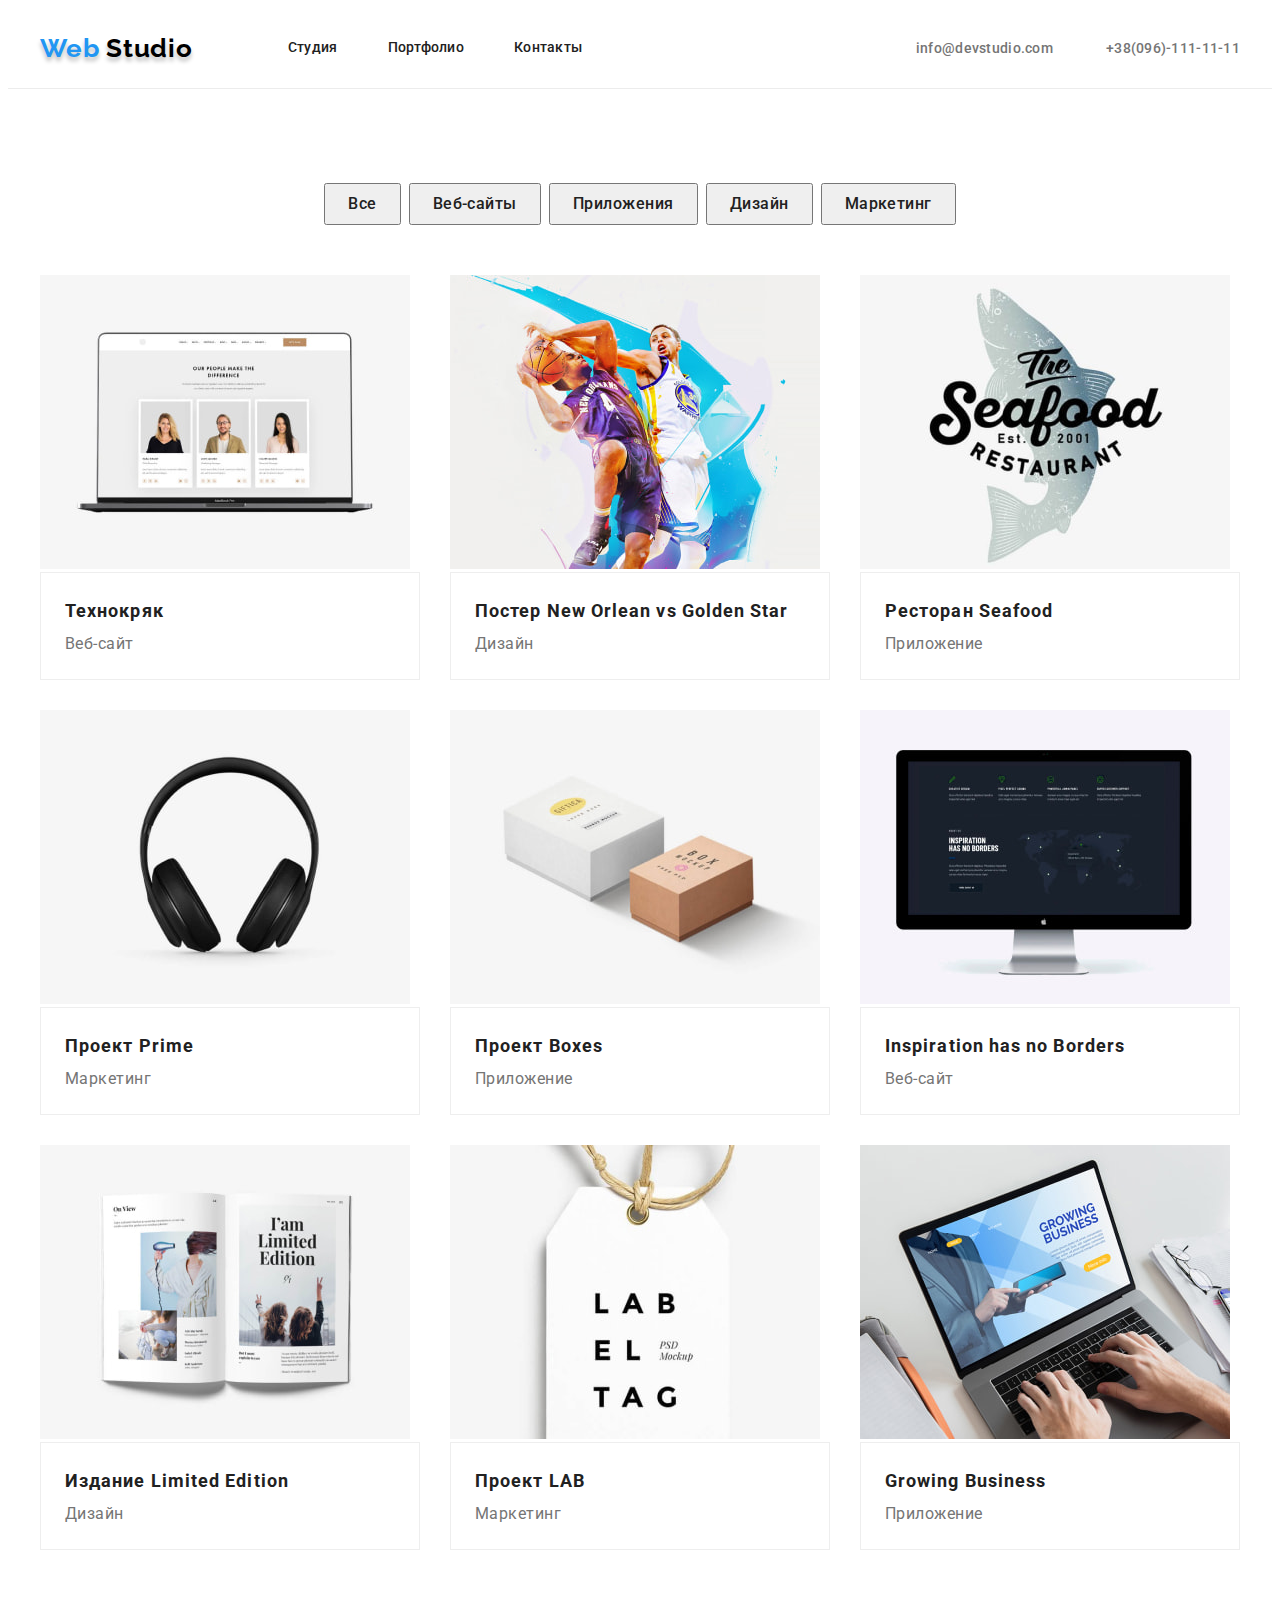
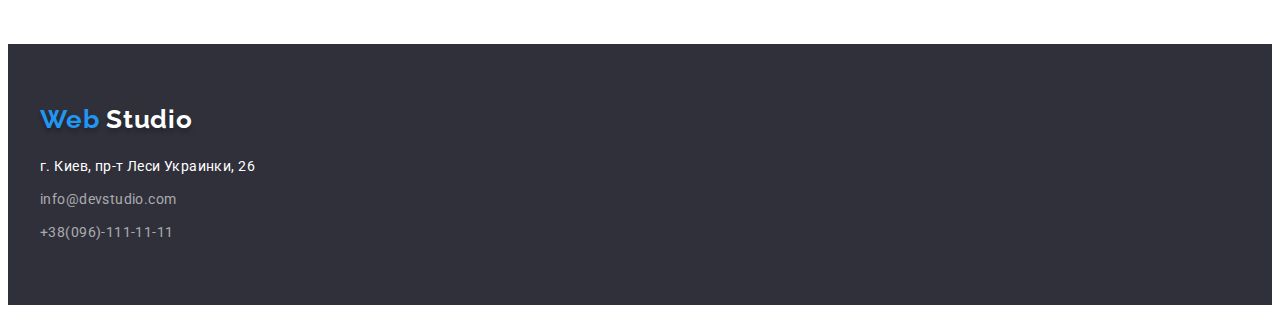
==== portfolio.html @ a3250bfc "Initial commit" ====
<!DOCTYPE html>
<html lang="en">
	<head>
		<meta charset="UTF-8" />
		<meta http-equiv="X-UA-Compatible" content="IE=edge" />
		<meta name="viewport" content="width=device-width, initial-scale=1.0" />
		<title>Document</title>
		<!--Projects fonts-->
		<link rel="preconnect" href="https://fonts.googleapis.com" />
		<link rel="preconnect" href="https://fonts.gstatic.com" crossorigin />
		<link
			href="https://fonts.googleapis.com/css2?family=Raleway:wght@700&family=Roboto:wght@400;500;700;900&display=swap"
			rel="stylesheet"
		/>
		<!--Normalize-->
	    <link
			rel="stylesheet"
			href="https://cdnjs.cloudflare.com/ajax/libs/modern-normalize/1.1.0/modern-normalize.min.css"
			integrity="sha512-wpPYUAdjBVSE4KJnH1VR1HeZfpl1ub8YT/NKx4PuQ5NmX2tKuGu6U/JRp5y+Y8XG2tV+wKQpNHVUX03MfMFn9Q=="
			crossorigin="anonymous"
			referrerpolicy="no-referrer"
		/>
		<!--Custom styles-->
		<link rel="stylesheet" href="./css/styles.css" />
	</head>
	<body>
		<header class="header-post">
			<div class="container header-container">
				<nav class="navigation">
				<a href="" class="logo">
					<span class="accent-logo">Web</span>
					Studio
				</a>

				<ul class="list">
					<li class="item">
						<a class="link" href="./index.html">Студия</a>
					</li>
					<li class="item">
						<a class="link" href="">Портфолио</a>
					</li>
					<li class="item">
						<a class="link" href="">Контакты</a>
					</li>
				</ul>
			</nav>
            <div class="contacts-group">
				<a class="contacts" href="mailto:info@devstudio.com">info@devstudio.com</a>
			<a class="contacts" href="tel:+38(096)-111-11-11">+38(096)-111-11-11</a>
			</div>
			
			</div>
		</header>

		<main>
			<section class="filter-post">
				<div class="container filter-container">
					<h1 class="visually-hidden">Наши направления</h1>

				<ul class="filter-main">
					<li class="btn-item"><button class="btn-filter" type="button">Все</button></li>
					<li class="btn-item"><button class="btn-filter" type="button">Веб-сайты</button></li>
					<li class="btn-item"><button class="btn-filter" type="button">Приложения</button></li>
					<li class="btn-item"><button class="btn-filter" type="button">Дизайн</button></li>
					<li class="btn-item"><button class="btn-filter" type="button">Маркетинг</button></li>
				</ul>
				<ul class="filter-content">
					<li class="filter-card">
						<img src="images/portfolio/pict1.jpg" alt="интерфейс веб-сайта" width="370" />
						<div class="filter-text">
							<h2 class="filter-item">Технокряк</h2>
						<p class="filter-list">Веб-сайт</p>
						</div>
					</li>
					<li class="filter-card">
						<img src="images/portfolio/pict2.jpg" alt="постер команд нба" width="370" />
						<div class="filter-text">
							<h2 class="filter-item" >Постер New Orlean vs Golden Star</h2>
						<p class="filter-list" >Дизайн</p>
						</div>
					</li>
					<li class="filter-card">
						<img src="images/portfolio/pict3.jpg" alt="логотип ресторана seafood" width="370" />
						<div class="filter-text">
							<h2 class="filter-item" >Ресторан Seafood</h2>
						<p class="filter-list" >Приложение</p>
						</div>
					</li>
					<li class="filter-card">
						<img src="images/portfolio/pict4.jpg" alt="наушники" width="370" />
						<div class="filter-text">
							<h2 class="filter-item" >Проект Prime</h2>
						<p class="filter-list" >Маркетинг</p>
						</div>
					</li>
					<li class="filter-card">
						<img src="images/portfolio/pict5.jpg" alt="коробки" width="370" />
						<div class="filter-text">
							<h2 class="filter-item" >Проект Boxes</h2>
						<p class="filter-list" >Приложение</p>
						</div>
					</li>
					<li class="filter-card">
						<img src="images/portfolio/pict6.jpg" alt="веб-сайт на мониторе" width="370" />
						<div class="filter-text">
							<h2 class="filter-item" >Inspiration has no Borders</h2>
						<p class="filter-list" >Веб-сайт</p>
						</div>
					</li>
					<li class="filter-card">
						<img src="images/portfolio/pict7.jpg" alt="журнал" width="370" />
						<div class="filter-text">
							<h2 class="filter-item" >Издание Limited Edition</h2>
						<p class="filter-list" >Дизайн</p>
						</div>
					</li>
					<li class="filter-card">
						<img src="images/portfolio/pict8.jpg" alt=",бирка для одежды" width="370" />
						<div class="filter-text">
							<h2 class="filter-item" >Проект LAB</h2>
						<p class="filter-list" >Маркетинг</p>
						</div>
					</li>
					<li class="filter-card">
						<img src="images/portfolio/pict9.jpg" alt="приложение на компьютере" width="370" />
						<div class="filter-text">
							<h2 class="filter-item" >Growing Business</h2>
						<p class="filter-list" >Приложение</p>
						</div>
					</li>
				</ul>
				</div>
			</section>
		</main>
		<footer class="page-footer">
			<div class="container footer-conteiner">
				<a class="footer-logo" href="">
					<span class="accent-logo">Web</span>
					Studio
				</a>
				<div class="footer-info">
					<address class="footer-adress">
						<p class="adress-info">г. Киев, пр-т Леси Украинки, 26</p>
						<a class="footer-contacts" href="mailto:info@devstudio.com">info@devstudio.com</a></br>
						<a class="footer-contacts" href="tel:+38(096)-111-11-11">+38(096)-111-11-11</a>
					</address>
				</div>
			</div>
		</footer>
	</body>
</html>
---- css/styles.css ----
:root{
    --main-font: Roboto, sans-serif;
    --secondary-font: Raleway, sans-serif;
    /* text colors*/
    --txt-cl:#757575;
    --secondary-txt-cl:#212121;
    --accent-cl:#2196F3;
    /*backgrounds color*/
    --main-bg-cl:#E5E5E5;
    --secondary-bg-cl:#2F303A;
}

body{
    font-family: var(--main-font);
    font-size: 14px;
    color: var(--txt-cl);
    
}

h1,h2,h3,h4,h5,h6,p{
    margin: 0;
}

.container{
    
    width: 1200px ;

    padding-left: 15px;
    padding-right: 15px;

    margin-left: auto ;
    margin-right: auto;
    
}   


.navigation{
    display: flex;
    align-items: center;
    
}
.logo{
    color: #000000;
    font-family: var(--secondary-font);
    font-weight: 700;
    font-size: 26px;
    line-height: 1.19;
    letter-spacing: 0.03em;
    text-decoration: none;
    text-shadow: 0px 4px 4px rgba(0, 0, 0, 0.25);
    margin-right:95px ;
}

.accent-logo{
   color: var(--accent-cl); 
}

.list{
    display: flex;
    align-items: center;
}
.link{
    font-weight: 500;
    line-height: 1.14;
    letter-spacing: 0.02em;
    color: var(--secondary-txt-cl);
    text-decoration: none;

    padding-top: 32px;
    padding-bottom: 32px;
    display: block;
    
}
.list,
.filter-main,
.features-main,
.caption-list,
.team-list,
.filter-content{
    list-style: none;
    margin: 0;
    padding: 0;
}

.header-post{
    border-bottom: 1px solid #ECECEC;
}

.header-container {
    display: flex;
    align-items: center;
    
    
}
.link:hover,
.link:focus{
    color: var(--accent-cl);
}
.item{
    margin-right: 50px;
}
.item:last-child{
    margin-right: 0;
}
.contacts-group{
    margin-left: auto;
    
}

.contacts{
    font-weight: 500;
    line-height: 1.14;
    letter-spacing: 0.02em;
    color: var(--txt-cl);
    text-decoration: none;
    margin-right: 50px;
    
}
.contacts:last-child{
    margin-right: 0;
}

.contacts:hover,
.contacts:focus{
    color: var(--accent-cl);
}

.hero{
    background: var(--secondary-bg-cl);
    padding-top: 200px;
    padding-bottom: 200px;

}
.hero-container{
   text-align: center;
   
}

.title-hero{
    font-weight: 900;
    font-size: 44px;
    line-height: 1.36;
    text-align: center;
    letter-spacing: 0.06em;
    text-transform: uppercase;
    color: #FFFFFF;
    
    margin-bottom: 30px;

    
}

.btn{
    font-weight: 700;
    font-size: 16px;
    line-height: 1.88;
    letter-spacing: 0.06em;
    color: #FFFFFF;
    background: var(--accent-cl);
    box-shadow: 0px 4px 4px rgba(0, 0, 0, 0.15);
    cursor: pointer;
    font-family: inherit;

  
    border-radius: 4px;
    
    
    width: 200px;
    height: 50px;

    

}

.visually-hidden{
    position: absolute;
    width: 1px;
    height: 1px;
    margin: -1px;
    border: 0;
    padding: 0;
    white-space: nowrap;
    clip-path: inset(100%);
    clip: rect(0 0 0 0);
    overflow: hidden;
}

.img{
    display: block;
    max-width: 100%;
    height: auto;
}

.features-main{
    display: flex;
    
}

.features-post{
    padding-top: 94px;
    padding-bottom: 94px;
}


.features-item{
    flex-basis: calc((100% - 90px) / 4);
    margin-right: 30px;
    

}
   
.features-item:last-child{
    margin-right: 0px;
}
.features{
    font-weight: 700;
    font-size: 14px;
    line-height: 1.14;
    letter-spacing: 0.03em;
    text-transform: uppercase;
    color: var(--secondary-txt-cl);
    list-style: none;

    margin-bottom: 10px;
}

.features-list{
    line-height: 1.71;
    color: var(--txt-cl);

    letter-spacing: 0.03em;
    
}

.caption-list{
    display: flex;
   
   
}

.caption-post{
    padding-bottom: 94px;
    
}



.caption{
    font-weight: 700;
    font-size: 36px;
    line-height: 1.17;
    text-align: center;
    letter-spacing: 0.03em;
    color: var(--secondary-txt-cl);

    margin-bottom: 50px;
}

.caption-item{
    width: calc((100% - 60px) / 3);
    margin-right: 30px;
}

.caption-item:last-child{
    margin-right: 0px;
}


.team-post{
    padding-top: 94px;  
    padding-bottom: 94px;
}

.team-tittle{
    font-weight: 700;
    font-size: 36px;
    line-height: 1.17;
    text-align: center;
    letter-spacing: 0.03em;
    color: var(--secondary-txt-cl);

    margin-bottom: 50px;
}

.team-list {
    display: flex;
    
}

.team-item{
    width: calc((100% - 90px) / 4);
    margin-right: 30px;
    background: #FFFFFF;
    box-shadow: 0px 1px 3px rgba(0, 0, 0, 0.12), 0px 1px 1px rgba(0, 0, 0, 0.14), 0px 2px 1px rgba(0, 0, 0, 0.2);
    border-radius: 0px 0px 4px 4px;
}

.team-item:last-child{
    margin-right: 0px;
}
   
.team-card{
    padding-top: 30px ;
    padding-bottom: 30px;
    text-align: center;
}

.team{
    font-weight: 500;
    font-size: 16px;
    line-height: 1.19;
    letter-spacing: 0.03em;
    color: var(--secondary-txt-cl);

    margin-bottom: 10px;
}
.team-info{
    font-size: 16px;
    line-height: 1.19;
    letter-spacing: 0.03em;
    color: var(--txt-cl);
}

.footer-conteiner{
    
    
}
.footer-logo{
    font-family: var(--secondary-font);
    font-weight: 700;
    font-size: 26px;
    line-height: 1.19;
    letter-spacing: 0.03em;
    color: #FFFFFF;
    text-shadow: 0px 4px 4px rgba(0, 0, 0, 0.25);
    text-decoration: none;
    
    display: inline-block;
    margin-bottom: 20px;
}


    

.page-footer{
    background: var(--secondary-bg-cl);
    padding-top: 60px;
    padding-bottom: 60px;
}



.adress-info{
    font-style: normal;
    line-height: 1.71;
    letter-spacing: 0.03em;
    color: #FFFFFF;

    margin-bottom: 9px;
}
.footer-contacts{
    font-style: normal;
    line-height: 1.71;
    letter-spacing: 0.03em;
    color: rgba(255, 255, 255, 0.6);
    text-decoration: none;
    
    display: inline-block;
    margin-bottom: 9px;
    
}

.footer-contacts:last-child{
    margin-bottom: 0px;
}

.filter-main{
    display: flex;
    justify-content:center;
    margin-bottom: 50px;

    
}

.filter-post{
    padding-top: 94px;
    padding-bottom: 94px;
}

.btn-filter{
    font-weight: 500;
    font-size: 16px;
    line-height: 1.63;
    text-align: center;
    letter-spacing: 0.03em;
    color: var(--secondary-txt-cl);
    cursor: pointer;
    font-family: inherit;
    
   
   padding: 6px 22px;
}

.btn-item{
    margin-right: 8px;
    
        
}

.btn-item:last-child{
    margin-right: 0px;
}

.btn-filter:hover,
.btn-filter:focus{
    color:#FFFFFF;
    background: var(--accent-cl);
    box-shadow: 0px 3px 1px rgba(0, 0, 0, 0.1),
    0px 1px 2px rgba(0, 0, 0, 0.08),
    0px 2px 2px rgba(0, 0, 0, 0.12);
}

.filter-content{
    display: flex;
    flex-wrap: wrap;
    margin-left: -30px;
    margin-bottom: -30px;
}

.filter-card{
    margin-left: 30px;
    margin-bottom: 30px;

    flex-basis: calc((100% - 90px) / 3);
    
    

}

    
.filter-text{
    padding-left: 24px;
    padding-right: 24px;
    padding-top: 20px;
    padding-bottom: 20px;

    border: 1px solid #EEEEEE;
}
.filter-item{
    font-weight: 700;
    font-size: 18px;
    line-height: 2;
    letter-spacing: 0.06em;
    color: var(--secondary-txt-cl);
}
.filter-list{
    font-size: 16px;
    line-height: 1.88;
    letter-spacing: 0.03em;
    color: var(--txt-cl);
}
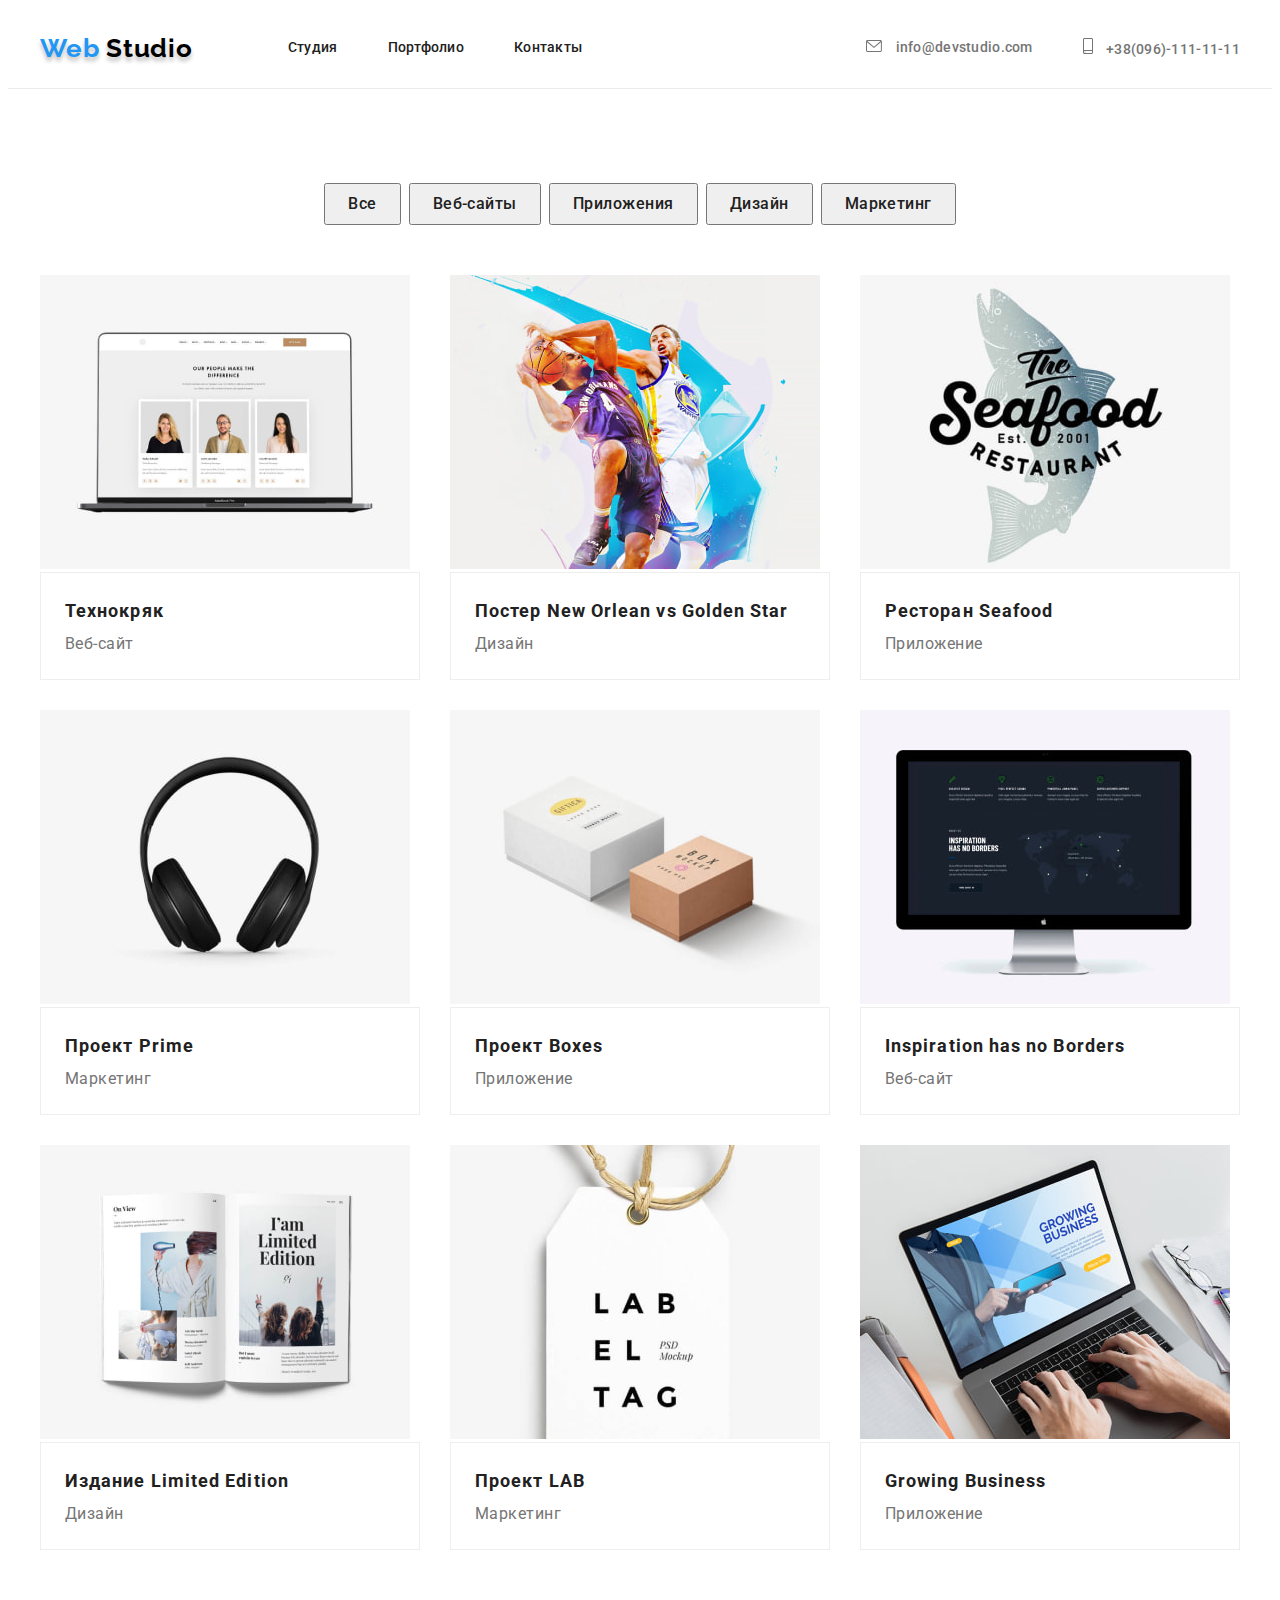
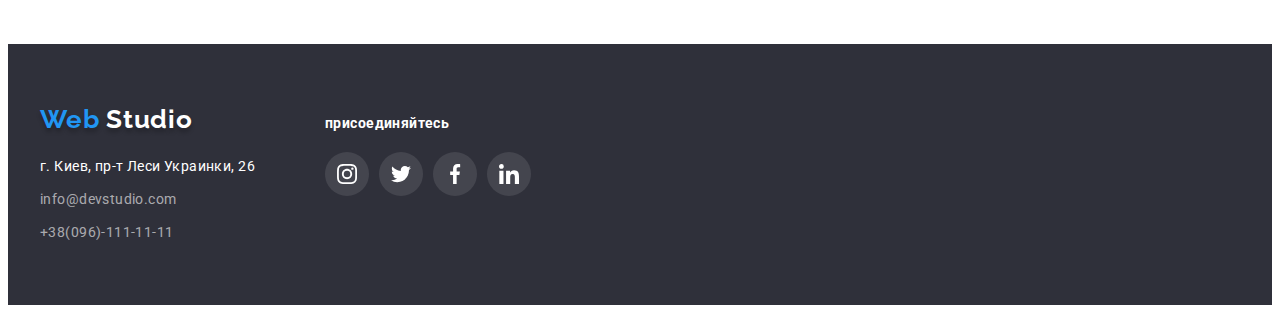
==== commit e8f2617d: "добавил 16 иконок и сделал тени согласно дз4" ====
--- a/portfolio.html
+++ b/portfolio.html
@@ -13,7 +13,7 @@
 			rel="stylesheet"
 		/>
 		<!--Normalize-->
-	    <link
+		<link
 			rel="stylesheet"
 			href="https://cdnjs.cloudflare.com/ajax/libs/modern-normalize/1.1.0/modern-normalize.min.css"
 			integrity="sha512-wpPYUAdjBVSE4KJnH1VR1HeZfpl1ub8YT/NKx4PuQ5NmX2tKuGu6U/JRp5y+Y8XG2tV+wKQpNHVUX03MfMFn9Q=="
@@ -27,28 +27,37 @@
 		<header class="header-post">
 			<div class="container header-container">
 				<nav class="navigation">
-				<a href="" class="logo">
-					<span class="accent-logo">Web</span>
-					Studio
-				</a>
+					<a href="" class="logo">
+						<span class="accent-logo">Web</span>
+						Studio
+					</a>
 
-				<ul class="list">
-					<li class="item">
-						<a class="link" href="./index.html">Студия</a>
-					</li>
-					<li class="item">
-						<a class="link" href="">Портфолио</a>
-					</li>
-					<li class="item">
-						<a class="link" href="">Контакты</a>
-					</li>
-				</ul>
-			</nav>
-            <div class="contacts-group">
-				<a class="contacts" href="mailto:info@devstudio.com">info@devstudio.com</a>
-			<a class="contacts" href="tel:+38(096)-111-11-11">+38(096)-111-11-11</a>
-			</div>
-			
+					<ul class="list">
+						<li class="item">
+							<a class="link" href="./index.html">Студия</a>
+						</li>
+						<li class="item">
+							<a class="link" href="">Портфолио</a>
+						</li>
+						<li class="item">
+							<a class="link" href="">Контакты</a>
+						</li>
+					</ul>
+				</nav>
+				<div class="contacts-group">
+					<a class="contacts" href="mailto:info@devstudio.com">
+						<svg class="header-icon" width="16" height="12">
+							<use href="./images/sprite.svg#icon-mail"></use>
+						</svg>
+						info@devstudio.com
+					</a>
+					<a class="contacts" href="tel:+38(096)-111-11-11">
+						<svg class="header-icon" width="10" height="16">
+							<use href="./images/sprite.svg#icon-tel"></use>
+						</svg>
+						+38(096)-111-11-11
+					</a>
+				</div>
 			</div>
 		</header>
 
@@ -57,93 +66,129 @@
 				<div class="container filter-container">
 					<h1 class="visually-hidden">Наши направления</h1>
 
-				<ul class="filter-main">
-					<li class="btn-item"><button class="btn-filter" type="button">Все</button></li>
-					<li class="btn-item"><button class="btn-filter" type="button">Веб-сайты</button></li>
-					<li class="btn-item"><button class="btn-filter" type="button">Приложения</button></li>
-					<li class="btn-item"><button class="btn-filter" type="button">Дизайн</button></li>
-					<li class="btn-item"><button class="btn-filter" type="button">Маркетинг</button></li>
-				</ul>
-				<ul class="filter-content">
-					<li class="filter-card">
-						<img src="images/portfolio/pict1.jpg" alt="интерфейс веб-сайта" width="370" />
-						<div class="filter-text">
-							<h2 class="filter-item">Технокряк</h2>
-						<p class="filter-list">Веб-сайт</p>
-						</div>
-					</li>
-					<li class="filter-card">
-						<img src="images/portfolio/pict2.jpg" alt="постер команд нба" width="370" />
-						<div class="filter-text">
-							<h2 class="filter-item" >Постер New Orlean vs Golden Star</h2>
-						<p class="filter-list" >Дизайн</p>
-						</div>
-					</li>
-					<li class="filter-card">
-						<img src="images/portfolio/pict3.jpg" alt="логотип ресторана seafood" width="370" />
-						<div class="filter-text">
-							<h2 class="filter-item" >Ресторан Seafood</h2>
-						<p class="filter-list" >Приложение</p>
-						</div>
-					</li>
-					<li class="filter-card">
-						<img src="images/portfolio/pict4.jpg" alt="наушники" width="370" />
-						<div class="filter-text">
-							<h2 class="filter-item" >Проект Prime</h2>
-						<p class="filter-list" >Маркетинг</p>
-						</div>
-					</li>
-					<li class="filter-card">
-						<img src="images/portfolio/pict5.jpg" alt="коробки" width="370" />
-						<div class="filter-text">
-							<h2 class="filter-item" >Проект Boxes</h2>
-						<p class="filter-list" >Приложение</p>
-						</div>
-					</li>
-					<li class="filter-card">
-						<img src="images/portfolio/pict6.jpg" alt="веб-сайт на мониторе" width="370" />
-						<div class="filter-text">
-							<h2 class="filter-item" >Inspiration has no Borders</h2>
-						<p class="filter-list" >Веб-сайт</p>
-						</div>
-					</li>
-					<li class="filter-card">
-						<img src="images/portfolio/pict7.jpg" alt="журнал" width="370" />
-						<div class="filter-text">
-							<h2 class="filter-item" >Издание Limited Edition</h2>
-						<p class="filter-list" >Дизайн</p>
-						</div>
-					</li>
-					<li class="filter-card">
-						<img src="images/portfolio/pict8.jpg" alt=",бирка для одежды" width="370" />
-						<div class="filter-text">
-							<h2 class="filter-item" >Проект LAB</h2>
-						<p class="filter-list" >Маркетинг</p>
-						</div>
-					</li>
-					<li class="filter-card">
-						<img src="images/portfolio/pict9.jpg" alt="приложение на компьютере" width="370" />
-						<div class="filter-text">
-							<h2 class="filter-item" >Growing Business</h2>
-						<p class="filter-list" >Приложение</p>
-						</div>
-					</li>
-				</ul>
+					<ul class="filter-main">
+						<li class="btn-item"><button class="btn-filter" type="button">Все</button></li>
+						<li class="btn-item"><button class="btn-filter" type="button">Веб-сайты</button></li>
+						<li class="btn-item"><button class="btn-filter" type="button">Приложения</button></li>
+						<li class="btn-item"><button class="btn-filter" type="button">Дизайн</button></li>
+						<li class="btn-item"><button class="btn-filter" type="button">Маркетинг</button></li>
+					</ul>
+					<ul class="filter-content">
+						<li class="filter-card">
+							<img src="images/portfolio/pict1.jpg" alt="интерфейс веб-сайта" width="370" />
+							<div class="filter-text">
+								<h2 class="filter-item">Технокряк</h2>
+								<p class="filter-list">Веб-сайт</p>
+							</div>
+						</li>
+						<li class="filter-card">
+							<img src="images/portfolio/pict2.jpg" alt="постер команд нба" width="370" />
+							<div class="filter-text">
+								<h2 class="filter-item">Постер New Orlean vs Golden Star</h2>
+								<p class="filter-list">Дизайн</p>
+							</div>
+						</li>
+						<li class="filter-card">
+							<img src="images/portfolio/pict3.jpg" alt="логотип ресторана seafood" width="370" />
+							<div class="filter-text">
+								<h2 class="filter-item">Ресторан Seafood</h2>
+								<p class="filter-list">Приложение</p>
+							</div>
+						</li>
+						<li class="filter-card">
+							<img src="images/portfolio/pict4.jpg" alt="наушники" width="370" />
+							<div class="filter-text">
+								<h2 class="filter-item">Проект Prime</h2>
+								<p class="filter-list">Маркетинг</p>
+							</div>
+						</li>
+						<li class="filter-card">
+							<img src="images/portfolio/pict5.jpg" alt="коробки" width="370" />
+							<div class="filter-text">
+								<h2 class="filter-item">Проект Boxes</h2>
+								<p class="filter-list">Приложение</p>
+							</div>
+						</li>
+						<li class="filter-card">
+							<img src="images/portfolio/pict6.jpg" alt="веб-сайт на мониторе" width="370" />
+							<div class="filter-text">
+								<h2 class="filter-item">Inspiration has no Borders</h2>
+								<p class="filter-list">Веб-сайт</p>
+							</div>
+						</li>
+						<li class="filter-card">
+							<img src="images/portfolio/pict7.jpg" alt="журнал" width="370" />
+							<div class="filter-text">
+								<h2 class="filter-item">Издание Limited Edition</h2>
+								<p class="filter-list">Дизайн</p>
+							</div>
+						</li>
+						<li class="filter-card">
+							<img src="images/portfolio/pict8.jpg" alt=",бирка для одежды" width="370" />
+							<div class="filter-text">
+								<h2 class="filter-item">Проект LAB</h2>
+								<p class="filter-list">Маркетинг</p>
+							</div>
+						</li>
+						<li class="filter-card">
+							<img src="images/portfolio/pict9.jpg" alt="приложение на компьютере" width="370" />
+							<div class="filter-text">
+								<h2 class="filter-item">Growing Business</h2>
+								<p class="filter-list">Приложение</p>
+							</div>
+						</li>
+					</ul>
 				</div>
 			</section>
 		</main>
 		<footer class="page-footer">
 			<div class="container footer-conteiner">
-				<a class="footer-logo" href="">
-					<span class="accent-logo">Web</span>
-					Studio
-				</a>
-				<div class="footer-info">
-					<address class="footer-adress">
-						<p class="adress-info">г. Киев, пр-т Леси Украинки, 26</p>
-						<a class="footer-contacts" href="mailto:info@devstudio.com">info@devstudio.com</a></br>
-						<a class="footer-contacts" href="tel:+38(096)-111-11-11">+38(096)-111-11-11</a>
-					</address>
+				<div class="footer-main">
+					<a class="footer-logo" href="">
+						<span class="accent-logo">Web</span>
+						Studio
+					</a>
+					<div class="footer-info">
+						<address class="footer-adress">
+							<p class="adress-info">г. Киев, пр-т Леси Украинки, 26</p>
+							<a class="footer-contacts" href="mailto:info@devstudio.com">info@devstudio.com</a>
+							<br />
+							<a class="footer-contacts" href="tel:+38(096)-111-11-11">+38(096)-111-11-11</a>
+						</address>
+					</div>
+				</div>
+				<div class="join-title">
+					<p class="join-text">присоединяйтесь</p>
+					<ul class="join-list">
+						<li class="join-item">
+							<a class="join-link" href="" target="_blank" rel="noopener noreferrer" aria-label="иконка instagram">
+								<svg class="join-icon" width="20" height="20">
+									<use href="./images/sprite.svg#icon-instagram"></use>
+								</svg>
+							</a>
+						</li>
+						<li class="join-item">
+							<a class="join-link" href="" target="_blank" rel="noopener noreferrer" aria-label="иконка instagram">
+								<svg class="join-icon" width="20" height="20">
+									<use href="./images/sprite.svg#icon-twitter"></use>
+								</svg>
+							</a>
+						</li>
+						<li class="join-item">
+							<a class="join-link" href="" target="_blank" rel="noopener noreferrer" aria-label="иконка instagram">
+								<svg class="join-icon" width="20" height="20">
+									<use href="./images/sprite.svg#icon-facebook"></use>
+								</svg>
+							</a>
+						</li>
+						<li class="join-item">
+							<a class="join-link" href="" target="_blank" rel="noopener noreferrer" aria-label="иконка instagram">
+								<svg class="join-icon" width="20" height="20">
+									<use href="./images/sprite.svg#icon-linkedin"></use>
+								</svg>
+							</a>
+						</li>
+					</ul>
 				</div>
 			</div>
 		</footer>
--- a/css/styles.css
+++ b/css/styles.css
@@ -104,6 +104,9 @@
 }
 .contacts-group{
     margin-left: auto;
+
+    display: flex;
+    align-items: center;
     
 }
 
@@ -115,6 +118,7 @@
     text-decoration: none;
     margin-right: 50px;
     
+    
 }
 .contacts:last-child{
     margin-right: 0;
@@ -125,8 +129,27 @@
     color: var(--accent-cl);
 }
 
+.header-icon{
+    fill: var(--txt-cl);
+
+    margin-right: 10px;
+
+    
+}
+
+.contacts:hover .header-icon,
+.contacts:focus .header-icon {
+    fill: var(--accent-cl);
+}
+
 .hero{
     background: var(--secondary-bg-cl);
+    background-image: linear-gradient(rgba(47, 48, 58, 0.4), rgba(47, 48, 58, 0.4)),
+    url(../images/bg\ img.jpg);
+    background-repeat: no-repeat;
+    background-position: center;
+    max-width: 1600px;
+
     padding-top: 200px;
     padding-bottom: 200px;
 
@@ -196,12 +219,26 @@
     
 }
 
+.features-link{
+    width: 270px;
+    height: 120px;
+
+    background: #F5F4FA;
+    border-radius: 4px;
+    display: flex;
+    justify-content: center;
+    align-items: center;
+
+    margin-bottom: 30px;
+}
+
 .features-post{
     padding-top: 94px;
     padding-bottom: 94px;
 }
 
 
+
 .features-item{
     flex-basis: calc((100% - 90px) / 4);
     margin-right: 30px;
@@ -284,6 +321,7 @@
 
 .team-list {
     display: flex;
+    
     
 }
 
@@ -293,6 +331,7 @@
     background: #FFFFFF;
     box-shadow: 0px 1px 3px rgba(0, 0, 0, 0.12), 0px 1px 1px rgba(0, 0, 0, 0.14), 0px 2px 1px rgba(0, 0, 0, 0.2);
     border-radius: 0px 0px 4px 4px;
+    
 }
 
 .team-item:last-child{
@@ -303,6 +342,7 @@
     padding-top: 30px ;
     padding-bottom: 30px;
     text-align: center;
+    
 }
 
 .team{
@@ -319,12 +359,101 @@
     line-height: 1.19;
     letter-spacing: 0.03em;
     color: var(--txt-cl);
-}
-
-.footer-conteiner{
-    
-    
-}
+    margin-bottom: 16px;
+}
+
+.socials-list{
+    display: flex;
+    list-style: none;
+    padding-left: 0;
+    justify-content: center;
+    align-items: center;
+}
+
+.socials-link{
+    display: flex;
+    justify-content: center;
+    align-items: center;
+    width: 44px;
+    height: 44px;
+
+    background-color: #FFFFFF;
+
+    border-radius: 50%;
+}
+
+.socials-link:hover{
+    background-color: var(--accent-cl)
+}
+
+
+.socials-item:not(:last-child){
+    margin-right: 10px;
+}
+    
+.socials-icon{
+    fill: #AFB1B8;
+}
+
+.socials-link:hover .socials-icon,
+.socials-link:focus .socials-icon{
+    fill: #FFFFFF;
+}
+
+.clients-post{
+    padding-top: 94px;
+    padding-bottom: 94px;
+}
+
+.clients-title{
+    font-family: var(--main-font);
+    font-weight: 700;
+    font-size: 36px;
+    line-height: 1.16;
+    text-align: center;
+    letter-spacing: 0.03em;
+    
+    color: var(--secondary-txt-cl);
+
+    margin-bottom: 50px;
+}
+
+.clients-list{
+    display: flex;
+    list-style: none;
+    padding-left: 0;
+    justify-content: center;
+    align-items: center;
+}
+
+.clients-link{
+    display: flex;
+    justify-content: center;
+    align-items: center;
+
+    width: 170px;
+    height: 92px;
+    border: 1px solid #AFB1B8;
+    border-radius: 4px;
+}
+
+.clients-item:not(:last-child) {
+    margin-right: 30px;
+}
+
+.clients-icon{
+    fill: #AFB1B8;
+}
+
+.clients-link:hover .clients-icon,
+.clients-link:focus .clients-icon {
+    fill: var(--accent-cl);
+}
+
+.clients-link:hover {
+    border-color: var(--accent-cl);
+}
+
 .footer-logo{
     font-family: var(--secondary-font);
     font-weight: 700;
@@ -343,10 +472,14 @@
     
 
 .page-footer{
+    
     background: var(--secondary-bg-cl);
     padding-top: 60px;
     padding-bottom: 60px;
-}
+
+    
+}   
+   
 
 
 
@@ -372,6 +505,65 @@
 
 .footer-contacts:last-child{
     margin-bottom: 0px;
+}
+
+.footer-contacts:hover,
+.footer-contacts:focus{
+    color: var(--accent-cl);
+}
+
+.footer-conteiner{
+    display: flex;
+    align-items: baseline;
+
+}
+
+.join-text{
+    
+    font-weight: 700;
+    font-size: 14px;
+    line-height: 1.14;
+    letter-spacing: 0.03em;
+    color: #FFFFFF;
+
+    margin-bottom: 20px;    
+}
+
+.join-list{
+    display: flex;
+    justify-content: center;
+    align-items: center;
+    list-style: none;
+    padding-left: 0;
+}
+
+.join-link {
+    display: flex;
+    justify-content: center;
+    align-items: center;
+    width: 44px;
+    height: 44px;
+    list-style: none;
+    background-color:  rgba(255, 255, 255, 0.1);;
+
+    border-radius: 50%;
+}
+
+.join-link:hover,
+.join-link:focus{
+    background-color: var(--accent-cl);
+}
+
+.join-item:not(:last-child){
+    margin-right: 10px;
+}
+
+.join-icon{
+    fill: #FFFFFF;
+}
+
+.footer-main{
+    margin-right: 70px;
 }
 
 .filter-main{
@@ -432,11 +624,12 @@
     margin-bottom: 30px;
 
     flex-basis: calc((100% - 90px) / 3);
-    
-    
-
-}
-
+    cursor: pointer;
+}
+
+.filter-card:hover{
+    box-shadow: 0px 1px 1px rgba(0, 0, 0, 0.12), 0px 4px 4px rgba(0, 0, 0, 0.06), 1px 4px 6px rgba(0, 0, 0, 0.16);
+}
     
 .filter-text{
     padding-left: 24px;
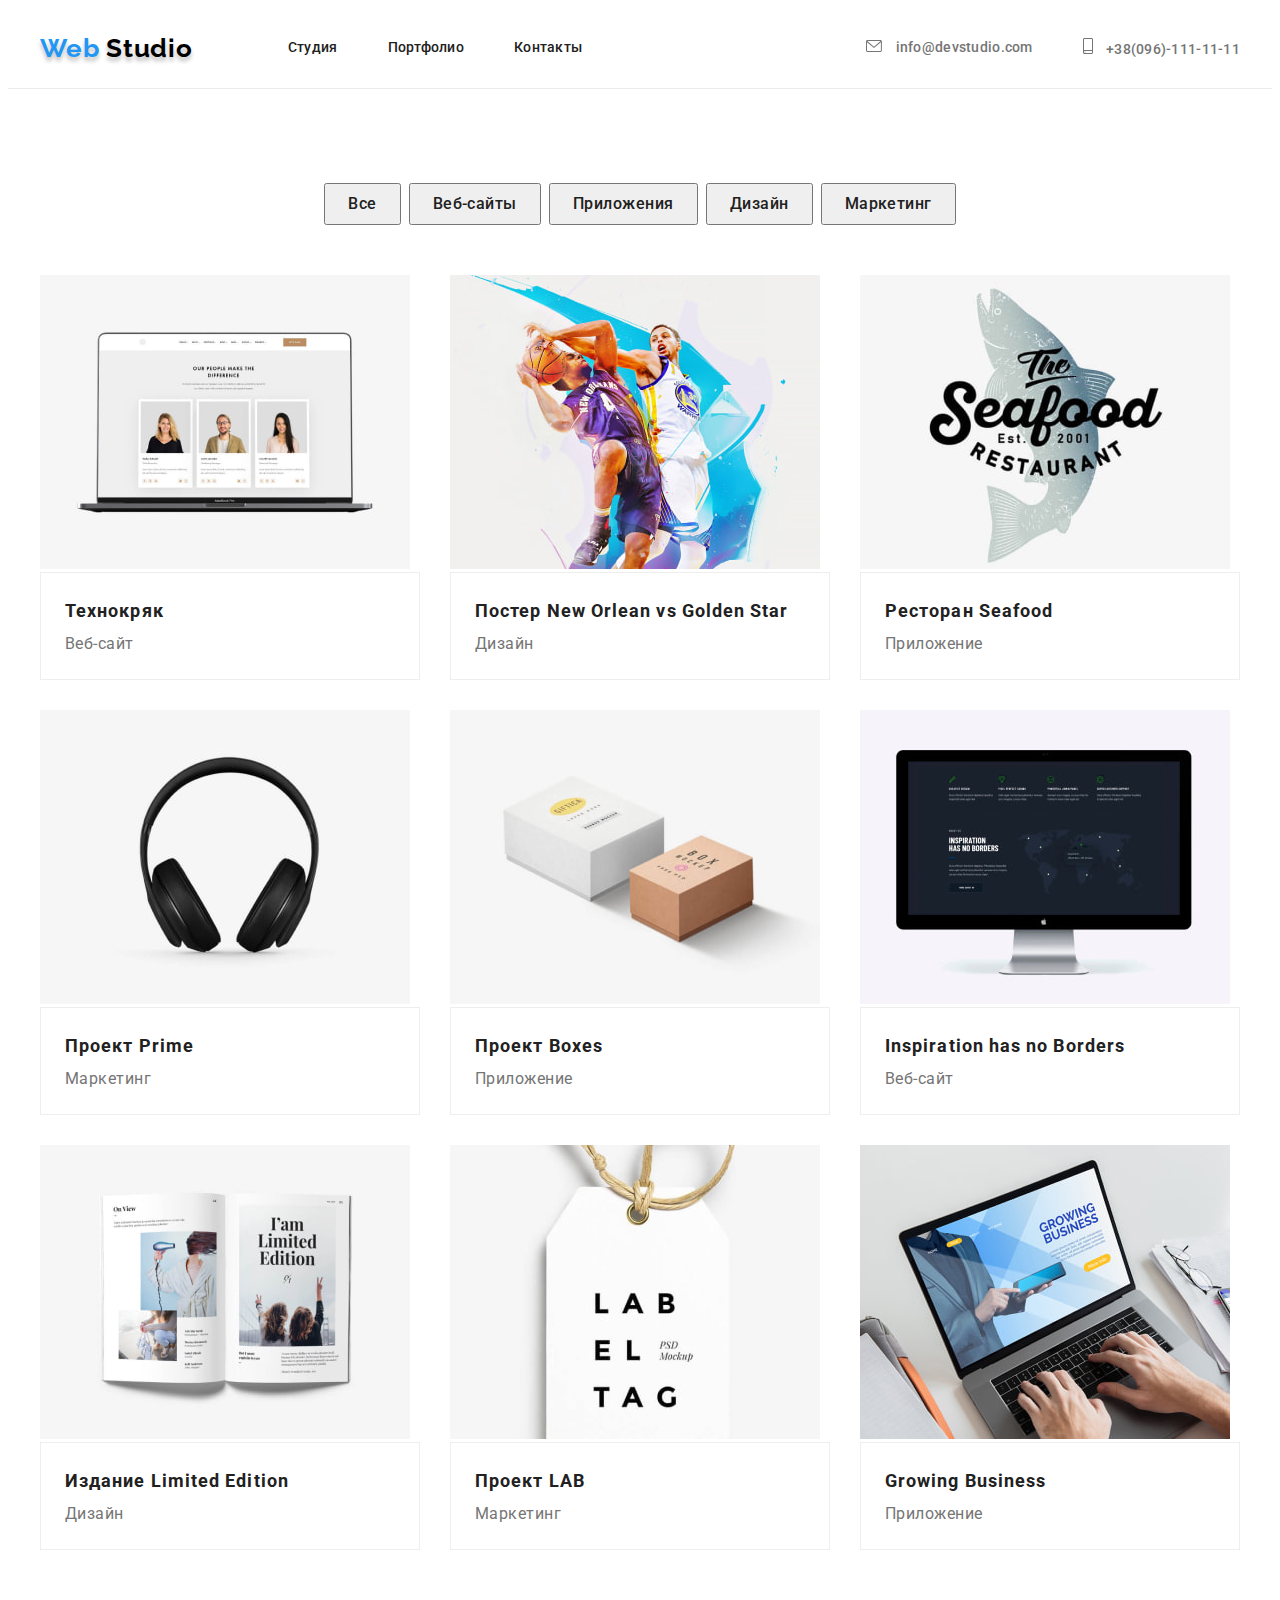
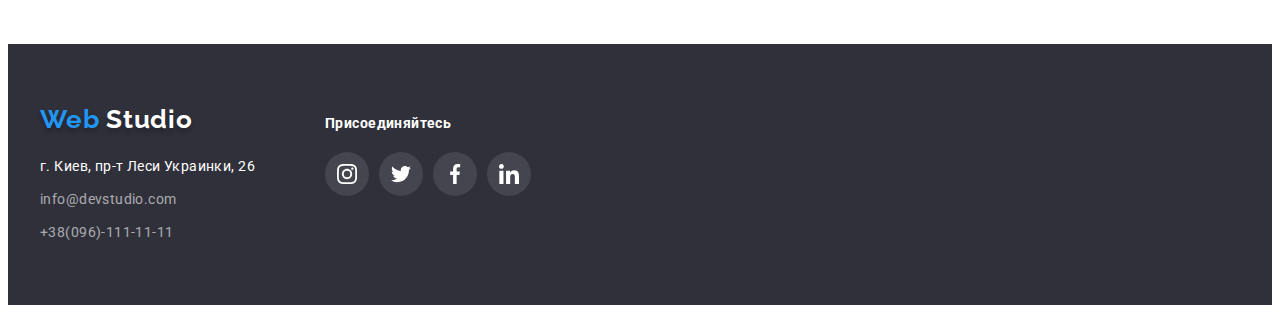
==== commit 657800f4: "добавил focus, задал серый тон секции команда, отцентрировал фон" ====
--- a/portfolio.html
+++ b/portfolio.html
@@ -158,7 +158,7 @@
 					</div>
 				</div>
 				<div class="join-title">
-					<p class="join-text">присоединяйтесь</p>
+					<p class="join-text">Присоединяйтесь</p>
 					<ul class="join-list">
 						<li class="join-item">
 							<a class="join-link" href="" target="_blank" rel="noopener noreferrer" aria-label="иконка instagram">
--- a/css/styles.css
+++ b/css/styles.css
@@ -147,7 +147,7 @@
     background-image: linear-gradient(rgba(47, 48, 58, 0.4), rgba(47, 48, 58, 0.4)),
     url(../images/bg\ img.jpg);
     background-repeat: no-repeat;
-    background-position: center;
+    background-position: 50% 50%;
     max-width: 1600px;
 
     padding-top: 200px;
@@ -306,6 +306,8 @@
 .team-post{
     padding-top: 94px;  
     padding-bottom: 94px;
+
+    background-color: #F5F4FA;
 }
 
 .team-tittle{
@@ -382,7 +384,8 @@
     border-radius: 50%;
 }
 
-.socials-link:hover{
+.socials-link:hover,
+.socials-link:focus{
     background-color: var(--accent-cl)
 }
 
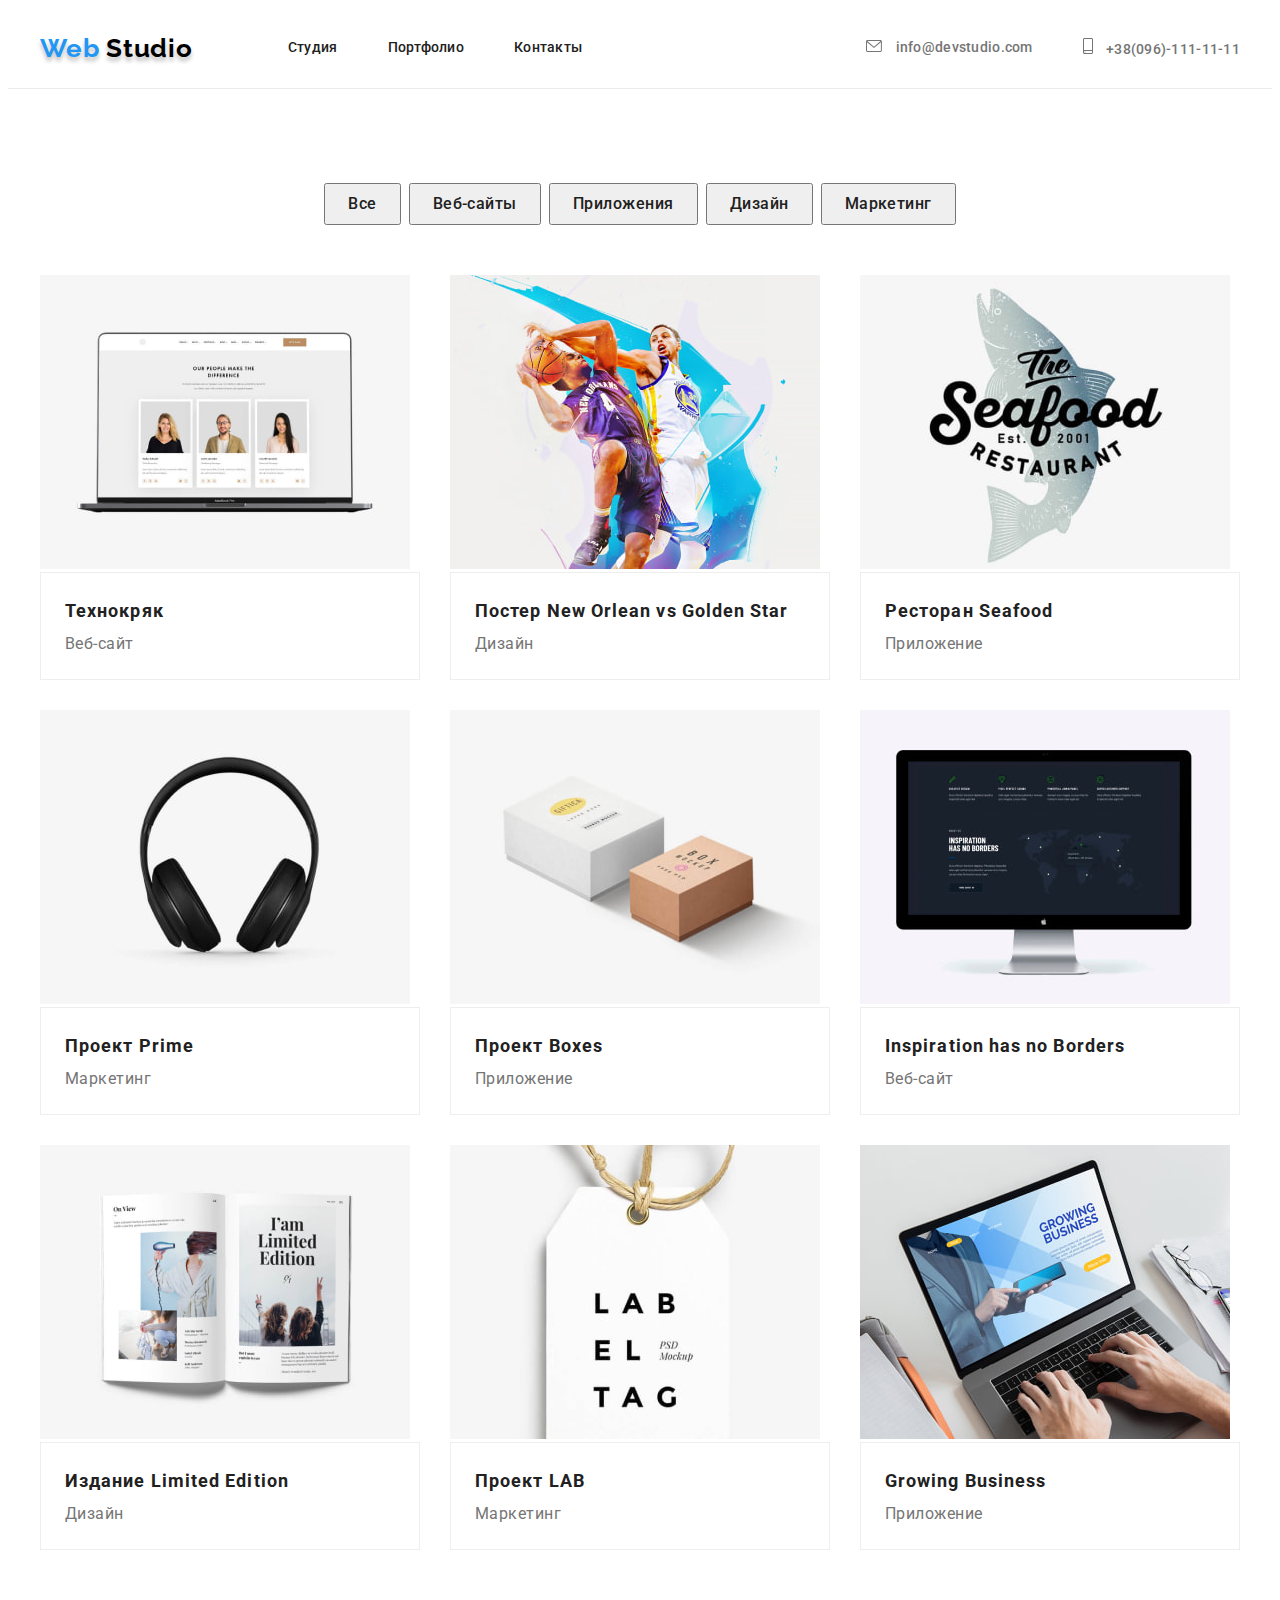
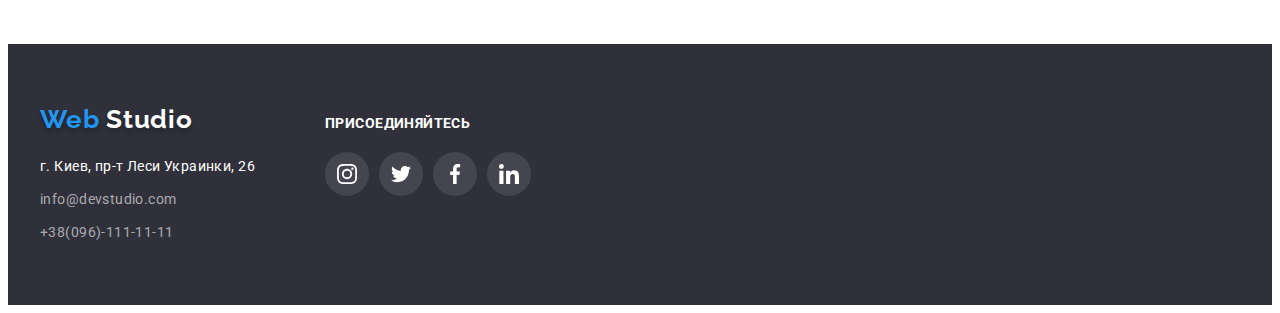
==== commit a2d2f45b: "исправил текст в футере" ====
--- a/portfolio.html
+++ b/portfolio.html
@@ -158,7 +158,7 @@
 					</div>
 				</div>
 				<div class="join-title">
-					<p class="join-text">Присоединяйтесь</p>
+					<p class="join-text">ПРИСОЕДИНЯЙТЕСЬ</p>
 					<ul class="join-list">
 						<li class="join-item">
 							<a class="join-link" href="" target="_blank" rel="noopener noreferrer" aria-label="иконка instagram">
--- a/css/styles.css
+++ b/css/styles.css
@@ -143,17 +143,28 @@
 }
 
 .hero{
-    background: var(--secondary-bg-cl);
-    background-image: linear-gradient(rgba(47, 48, 58, 0.4), rgba(47, 48, 58, 0.4)),
-    url(../images/bg\ img.jpg);
-    background-repeat: no-repeat;
-    background-position: 50% 50%;
+    
     max-width: 1600px;
-
-    padding-top: 200px;
-    padding-bottom: 200px;
-
-}
+        height: 600px;
+        background: var(--secondary-bg-cl);
+        background-image: linear-gradient(rgba(47, 48, 58, 0.4), rgba(47, 48, 58, 0.4)),
+            url(../images/bg\ img.jpg);
+        
+        background-repeat: no-repeat;
+        background-size: cover;
+        background-position: center;
+    
+        text-align: center;
+    
+        margin-left: auto;
+        margin-right: auto;
+    
+    
+        padding-top: 200px;
+        padding-bottom: 200px;
+    
+}
+
 .hero-container{
    text-align: center;
    
